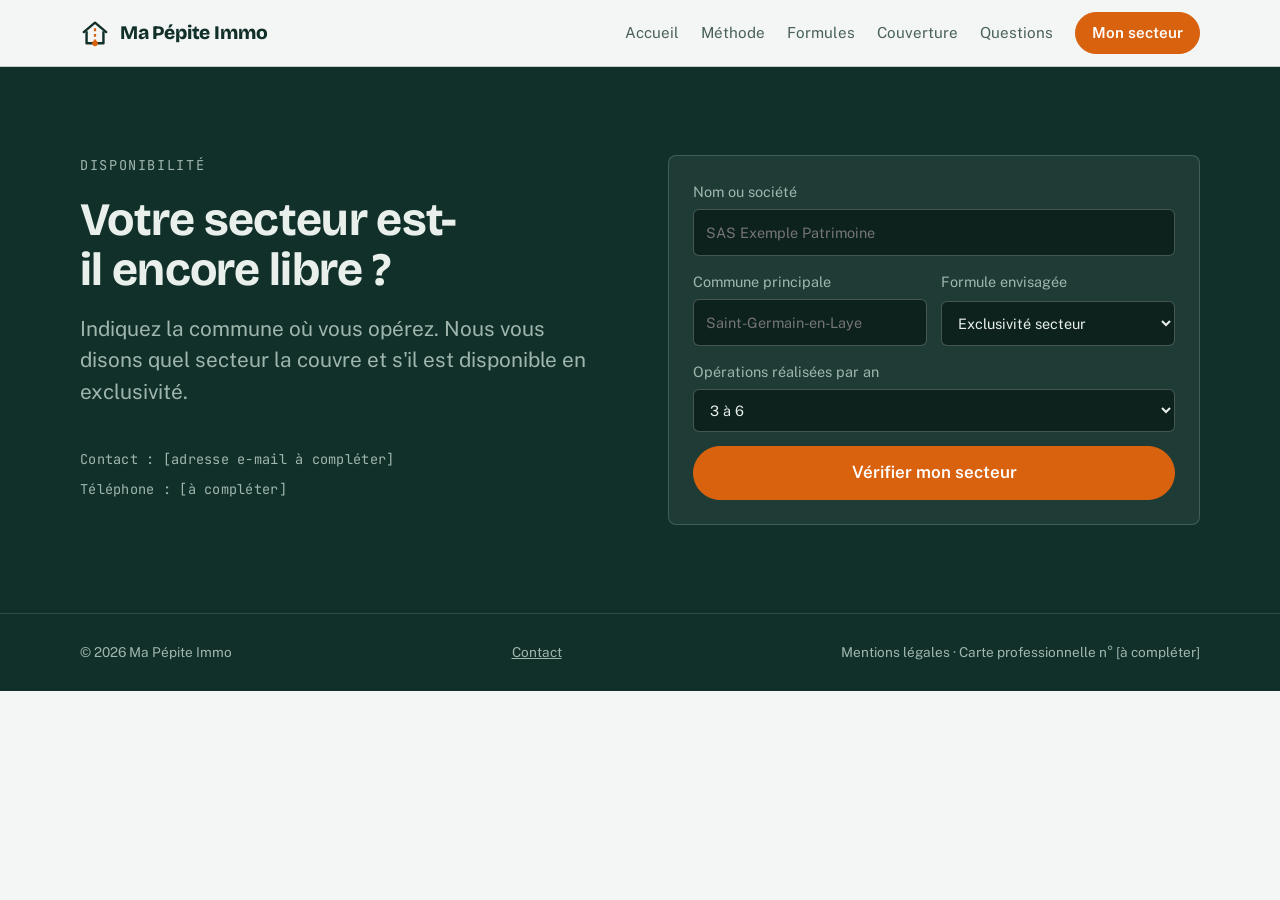
==== contact.html @ 2baf75e1 "Découpe le site en pages séparées reliées par le menu Co-Authored-By: Claude Opus 5.5 <noreply@anthr" ====
<!doctype html>
<html lang="fr">
<head>
<meta charset="utf-8">
<meta name="robots" content="noindex, nofollow">
<meta name="viewport" content="width=device-width, initial-scale=1, viewport-fit=cover">
<title>Contact · Ma Pépite Immo</title>
<link rel="preconnect" href="https://fonts.googleapis.com">
<link rel="preconnect" href="https://fonts.gstatic.com" crossorigin>
<link rel="stylesheet" href="https://fonts.googleapis.com/css2?family=Bricolage+Grotesque:opsz,wght@12..96,500;12..96,700;12..96,800&family=Public+Sans:ital,wght@0,400;0,500;0,600;1,400&family=JetBrains+Mono:wght@400;500&display=swap">
<style>body{margin:0}img{max-width:100%}[hidden]{display:none!important}</style>
<link rel="stylesheet" href="style.css">
</head>
<body>
<header class="top">
  <div class="wrap">
    <a class="logo" href="index.html" aria-label="Accueil">
      <svg viewBox="0 0 32 32" aria-hidden="true">
        <path d="M4 15 L16 5 L28 15" fill="none" stroke="currentColor" stroke-width="2.6" stroke-linejoin="round" stroke-linecap="round"/>
        <path d="M7 14 V27 H25 V14" fill="none" stroke="currentColor" stroke-width="2.6" stroke-linejoin="round"/>
        <path style="stroke:var(--survey)" d="M16 11 V27" stroke-width="2.4" stroke-dasharray="3 3"/>
        <circle style="fill:var(--survey)" cx="16" cy="27" r="3"/>
      </svg>
      <span data-brand>Ma Pépite Immo</span>
    </a>
    <nav class="nav" aria-label="Menu">
      <a href="index.html">Accueil</a>
      <a href="methode.html">Méthode</a>
      <a href="formules.html">Formules</a>
      <a href="couverture.html">Couverture</a>
      <a href="questions.html">Questions</a>
      <a class="btn btn-primary" href="contact.html" aria-current="page">Mon secteur</a>
    </nav>
  </div>
</header>

<main>
  <section class="contact" id="contact">
    <div class="wrap">
      <div style="display:grid;gap:18px">
        <span class="eyebrow" style="color:var(--band-soft)">Disponibilité</span>
        <h2>Votre secteur est-il encore libre ?</h2>
        <p class="lede">Indiquez la commune où vous opérez. Nous vous disons quel secteur la couvre et s'il est disponible en exclusivité.</p>
        <div class="coords mono">
          <span>Contact : [adresse e-mail à compléter]</span>
          <span>Téléphone : [à compléter]</span>
        </div>
      </div>
      <form id="dispo" novalidate action="#contact" onsubmit="return false">
        <label for="f-nom">Nom ou société
          <input id="f-nom" name="nom" type="text" autocomplete="organization" placeholder="SAS Exemple Patrimoine">
        </label>
        <div class="row">
          <label for="f-commune">Commune principale
            <input id="f-commune" name="commune" type="text" placeholder="Saint-Germain-en-Laye" required>
          </label>
          <label for="f-formule">Formule envisagée
            <select id="f-formule" name="formule">
              <option>Exclusivité secteur</option>
              <option>Flux partagé</option>
              <option>Lot départemental</option>
            </select>
          </label>
        </div>
        <label for="f-ops">Opérations réalisées par an
          <select id="f-ops" name="ops">
            <option>1 à 2</option>
            <option selected>3 à 6</option>
            <option>Plus de 6</option>
          </select>
        </label>
        <button class="btn btn-primary" type="button" id="f-send" style="justify-content:center">Vérifier mon secteur</button>
        <p class="msg" id="f-msg" aria-live="polite" hidden></p>
      </form>
    </div>
  </section>
</main>
<footer>
  <div class="wrap">
    <span>© 2026 Ma Pépite Immo</span>
    <a href="contact.html">Contact</a>
    <span>Mentions légales · Carte professionnelle n° [à compléter]</span>
  </div>
</footer>
<script>
  document.getElementById("f-send").addEventListener("click", () => {
    const commune = document.getElementById("f-commune").value.trim();
    const msg = document.getElementById("f-msg");
    msg.hidden = false;
    msg.textContent = commune
      ? "Maquette : la demande pour " + commune + " n'est pas encore envoyée. Le formulaire sera branché à la mise en ligne."
      : "Indiquez une commune pour vérifier son secteur.";
  });
</script>
</body>
</html>
---- style.css ----
/* Layout : plan cadastral. Papier froid, encre vert d'ardoise, un seul trait d'arpenteur orange pour la division. Colonne éditoriale, sections en bandes pleine largeur. */
:root {
  --paper: #f3f6f4;
  --paper-2: #e7ece9;
  --ink: #12302a;
  --ink-soft: #4a615b;
  --line: #c4d0cb;
  --survey: #d9620f;
  --survey-ink: #ffffff;
  --band: #12302a;
  --band-fg: #e9f0ec;
  --band-soft: #9fb6ae;
  --card: #ffffff;
  --font-display: "Bricolage Grotesque", "Arial Narrow", system-ui, sans-serif;
  --font-body: "Public Sans", system-ui, -apple-system, "Segoe UI", sans-serif;
  --font-mono: "JetBrains Mono", ui-monospace, "SFMono-Regular", Menlo, monospace;
  --step--1: 0.85rem;
  --step-0: 1.0625rem;
  --step-1: 1.3rem;
  --step-2: 1.75rem;
  --step-3: clamp(2rem, 4.2vw, 2.9rem);
  --step-4: clamp(2.5rem, 6.4vw, 4.6rem);
  --wrap: 72rem;
}
@media (prefers-color-scheme: dark) {
  :root:not([data-theme="light"]) {
    --paper: #0e1916; --paper-2: #13221e; --ink: #e4ece8; --ink-soft: #9db0a9; --line: #2a3d37;
    --survey: #f0812f; --survey-ink: #1a0d03; --band: #08110f; --band-fg: #e4ece8; --band-soft: #8aa39a; --card: #15241f;
    color-scheme: dark;
  }
}
:root[data-theme="dark"] {
  --paper: #0e1916; --paper-2: #13221e; --ink: #e4ece8; --ink-soft: #9db0a9; --line: #2a3d37;
  --survey: #f0812f; --survey-ink: #1a0d03; --band: #08110f; --band-fg: #e4ece8; --band-soft: #8aa39a; --card: #15241f;
  color-scheme: dark;
}

* { box-sizing: border-box; }
body {
  background: var(--paper); color: var(--ink);
  font-family: var(--font-body); font-size: var(--step-0); line-height: 1.6;
  -webkit-font-smoothing: antialiased;
}
.wrap {
  max-width: var(--wrap); margin-inline: auto;
  padding-left: max(16px, env(safe-area-inset-left, 0px));
  padding-right: max(16px, env(safe-area-inset-right, 0px));
}
h1, h2, h3 { font-family: var(--font-display); line-height: 1.08; margin: 0; text-wrap: balance; letter-spacing: -0.015em; }
h1 { font-size: var(--step-4); font-weight: 800; }
h2 { font-size: var(--step-3); font-weight: 700; }
h3 { font-size: var(--step-1); font-weight: 700; letter-spacing: -0.005em; }
p { margin: 0; }
a { color: inherit; }
:focus-visible { outline: 3px solid var(--survey); outline-offset: 3px; border-radius: 4px; }
.mono { font-family: var(--font-mono); font-size: var(--step--1); letter-spacing: 0.02em; }
.eyebrow { font-family: var(--font-mono); font-size: var(--step--1); text-transform: uppercase; letter-spacing: 0.12em; color: var(--ink-soft); }
.lede { font-size: var(--step-1); line-height: 1.5; color: var(--ink-soft); max-width: 38rem; }

/* Header */
body::before { content: ""; position: fixed; inset: 0 0 auto; height: env(safe-area-inset-top, 0px); z-index: 10; background: var(--paper); }
.top { position: sticky; top: env(safe-area-inset-top, 0px); z-index: 5; background: color-mix(in srgb, var(--paper) 92%, transparent); backdrop-filter: blur(8px); border-bottom: 1px solid var(--line); }
.top .wrap { display: flex; align-items: center; justify-content: space-between; gap: 16px; padding-block: 12px; }
.logo { display: flex; align-items: center; gap: 10px; text-decoration: none; font-family: var(--font-display); font-weight: 800; font-size: 1.2rem; letter-spacing: -0.01em; }
.logo svg { width: 30px; height: 30px; flex: none; }
.nav { display: flex; gap: 22px; align-items: center; font-size: 0.95rem; }
.nav a { text-decoration: none; color: var(--ink-soft); }
.nav a:hover { color: var(--ink); }
.btn { display: inline-flex; align-items: center; gap: 8px; padding: 12px 20px; border-radius: 999px; font-weight: 600; text-decoration: none; border: 1.5px solid var(--ink); cursor: pointer; font: inherit; font-weight: 600; background: transparent; color: var(--ink); }
.btn-primary { background: var(--survey); border-color: var(--survey); color: var(--survey-ink); }
.btn-primary:hover { filter: brightness(1.06); }
.btn-ghost:hover { background: var(--paper-2); }
.nav .btn { padding: 8px 16px; color: var(--survey-ink); }
@media (max-width: 760px) { .top .wrap { flex-wrap: wrap; gap: 8px; } .nav { width: 100%; overflow-x: auto; gap: 18px; padding-bottom: 4px; -webkit-overflow-scrolling: touch; } .nav a { white-space: nowrap; } .nav .btn { margin-left: auto; } }
[id] { scroll-margin-top: 96px; }
@media (max-width: 760px) { [id] { scroll-margin-top: 120px; } }

/* Hero */
.hero .wrap { display: grid; grid-template-columns: minmax(0, 1.05fr) minmax(0, 1fr); gap: 48px; align-items: center; padding-block: 64px 72px; }
.hero h1 em { font-style: normal; color: var(--survey); }
.hero-copy { display: grid; gap: 24px; min-width: 0; }
.hero-actions { display: flex; flex-wrap: wrap; gap: 12px; }
.hero-note { font-size: var(--step--1); color: var(--ink-soft); }
.plan { width: 100%; height: auto; max-width: 100%; }
.plan-frame { position: relative; border: 1px solid var(--line); background: var(--card); border-radius: 6px; padding: 14px; }
.plan-caption { display: flex; justify-content: space-between; gap: 12px; flex-wrap: wrap; margin-top: 10px; color: var(--ink-soft); }
.stamp { position: absolute; top: -14px; right: 18px; background: var(--survey); color: var(--survey-ink); font-family: var(--font-mono); font-size: 0.78rem; padding: 6px 10px; border-radius: 4px; letter-spacing: 0.04em; }
@media (max-width: 860px) { .hero .wrap { grid-template-columns: 1fr; padding-block: 40px 56px; } }

.cut { stroke-dasharray: 7 6; }
@media (prefers-reduced-motion: no-preference) {
  .cut { animation: draw 1.6s ease-out 0.4s both; }
  @keyframes draw { from { stroke-dashoffset: 260; } to { stroke-dashoffset: 0; } }
}

/* Sections */
section { padding-block: 88px; }
.section-head { display: grid; gap: 16px; margin-bottom: 48px; max-width: 46rem; }
.rule { border: 0; border-top: 1px solid var(--line); margin: 0; }

/* Constat */
.constat .wrap { display: grid; grid-template-columns: minmax(0, 1fr) minmax(0, 1fr); gap: 56px; }
.constat ul { list-style: none; margin: 0; padding: 0; display: grid; gap: 0; }
.constat li { display: grid; grid-template-columns: 7.5rem minmax(0, 1fr); gap: 16px; padding-block: 18px; border-top: 1px solid var(--line); }
.constat li:last-child { border-bottom: 1px solid var(--line); }
.constat li .mono { color: var(--survey); padding-top: 3px; }
@media (max-width: 860px) { .constat .wrap { grid-template-columns: 1fr; gap: 32px; } .constat li { grid-template-columns: 1fr; gap: 4px; } }

/* Différenciants */
.diff { background: var(--band); color: var(--band-fg); }
.diff .eyebrow, .diff .lede { color: var(--band-soft); }
.diff-lead { display: grid; grid-template-columns: minmax(0, 1fr) minmax(0, 1fr) minmax(0, 1fr); gap: 1px; background: color-mix(in srgb, var(--band-fg) 18%, transparent); border: 1px solid color-mix(in srgb, var(--band-fg) 18%, transparent); margin-bottom: 56px; }
.diff-lead > div { background: var(--band); padding: 28px 24px; display: grid; gap: 10px; align-content: start; }
.diff-lead .big { font-family: var(--font-display); font-weight: 800; font-size: clamp(2.6rem, 5vw, 3.6rem); line-height: 1; color: var(--survey); }
.diff-lead h3 { color: var(--band-fg); }
.diff-lead p { color: var(--band-soft); }
.diff-grid { display: grid; grid-template-columns: repeat(3, minmax(0, 1fr)); gap: 40px 36px; }
.diff-item { display: grid; gap: 10px; align-content: start; padding-top: 18px; border-top: 1px solid color-mix(in srgb, var(--band-fg) 22%, transparent); }
.diff-item p { color: var(--band-soft); }
.diff-item .tag { font-family: var(--font-mono); font-size: 0.78rem; letter-spacing: 0.1em; text-transform: uppercase; color: var(--survey); }
@media (max-width: 900px) { .diff-lead, .diff-grid { grid-template-columns: 1fr; } }

/* Comment ça marche */
.steps { display: grid; grid-template-columns: repeat(3, minmax(0, 1fr)); gap: 28px; counter-reset: step; }
.step { display: grid; gap: 12px; align-content: start; }
.step .n { font-family: var(--font-mono); font-size: 0.8rem; color: var(--ink-soft); display: flex; align-items: center; gap: 10px; }
.step .n::after { content: ""; flex: 1; border-top: 1.5px dashed var(--line); }
.step:last-child .n::after { border-top-color: transparent; }
.step p { color: var(--ink-soft); }
.step .when { font-family: var(--font-mono); font-size: 0.8rem; color: var(--survey); }
@media (max-width: 860px) { .steps { grid-template-columns: 1fr; } }

/* Fiche exemple */
.fiche-wrap { display: grid; grid-template-columns: minmax(0, 0.9fr) minmax(0, 1.1fr); gap: 56px; align-items: start; margin-top: 72px; }
.fiche-wrap .text { display: grid; gap: 18px; }
.fiche-wrap .text ul { margin: 0; padding-left: 1.1rem; display: grid; gap: 8px; color: var(--ink-soft); }
.fiche { background: var(--card); border: 1px solid var(--line); border-radius: 8px; overflow: hidden; box-shadow: 0 18px 40px -28px color-mix(in srgb, var(--ink) 55%, transparent); }
.fiche-head { display: flex; justify-content: space-between; align-items: center; gap: 12px; flex-wrap: wrap; padding: 14px 20px; border-bottom: 1px solid var(--line); background: var(--paper-2); }
.pill { display: inline-flex; align-items: center; gap: 6px; font-family: var(--font-mono); font-size: 0.75rem; padding: 4px 10px; border-radius: 999px; border: 1px solid var(--line); background: var(--card); white-space: nowrap; }
.pill.hot { background: var(--survey); border-color: var(--survey); color: var(--survey-ink); }
.fiche-body { padding: 20px; display: grid; gap: 18px; }
.fiche-title { font-family: var(--font-display); font-size: var(--step-1); font-weight: 700; line-height: 1.2; }
.kv { display: grid; grid-template-columns: repeat(3, minmax(0, 1fr)); gap: 1px; background: var(--line); border: 1px solid var(--line); border-radius: 6px; overflow: hidden; }
.kv div { background: var(--card); padding: 10px 12px; display: grid; gap: 2px; }
.kv dt { font-family: var(--font-mono); font-size: 0.7rem; text-transform: uppercase; letter-spacing: 0.08em; color: var(--ink-soft); }
.kv dd { margin: 0; font-weight: 600; font-variant-numeric: tabular-nums; }
.checks { list-style: none; padding: 0; margin: 0; display: grid; gap: 8px; font-size: 0.95rem; }
.checks li { display: grid; grid-template-columns: 1.2rem minmax(0, 1fr); gap: 8px; }
.checks li::before { content: ""; width: 10px; height: 10px; margin-top: 8px; border-radius: 50%; background: var(--ok, #2f8a5f); }
.checks li.warn::before { background: #c99a12; }
.fiche-foot { padding: 12px 20px; border-top: 1px dashed var(--line); color: var(--ink-soft); }
@media (max-width: 860px) { .fiche-wrap { grid-template-columns: 1fr; gap: 32px; } }
@media (max-width: 460px) { .kv { grid-template-columns: repeat(2, minmax(0, 1fr)); } }

/* Formules */
.formules { background: var(--paper-2); }
.plans { display: grid; grid-template-columns: repeat(3, minmax(0, 1fr)); gap: 20px; align-items: stretch; }
.plan-card { background: var(--card); border: 1px solid var(--line); border-radius: 8px; padding: 28px 24px; display: grid; gap: 16px; align-content: start; }
.plan-card.featured { border: 2px solid var(--survey); }
.plan-card .who { color: var(--ink-soft); font-size: 0.95rem; }
.plan-card ul { margin: 0; padding: 0; list-style: none; display: grid; gap: 10px; font-size: 0.97rem; }
.plan-card li { padding-left: 1.3rem; position: relative; }
.plan-card li::before { content: ""; position: absolute; left: 0; top: 0.72em; width: 10px; border-top: 2px dashed var(--survey); }
.plan-card .price { font-family: var(--font-mono); font-size: 0.85rem; color: var(--ink-soft); padding-top: 14px; border-top: 1px solid var(--line); }
.interest { margin-top: 28px; display: grid; grid-template-columns: minmax(0, 1fr) minmax(0, 1.4fr); gap: 32px; align-items: center; background: var(--card); border: 1px solid var(--line); border-radius: 8px; padding: 28px; }
.interest p { color: var(--ink-soft); }
@media (max-width: 900px) { .plans, .interest { grid-template-columns: 1fr; } }

/* Engagement */
.engage .wrap { display: grid; grid-template-columns: minmax(0, 1fr) minmax(0, 1fr); gap: 56px; align-items: start; }
.engage blockquote { margin: 0; font-family: var(--font-display); font-size: var(--step-2); font-weight: 700; line-height: 1.2; text-wrap: balance; }
.engage blockquote span { color: var(--survey); }
.engage .points { display: grid; gap: 22px; }
.engage .points div { display: grid; gap: 6px; }
.engage .points p { color: var(--ink-soft); }
@media (max-width: 860px) { .engage .wrap { grid-template-columns: 1fr; gap: 32px; } }

/* Couverture */
.depts { display: flex; flex-wrap: wrap; gap: 10px; margin-top: 8px; }
.dept { font-family: var(--font-mono); font-size: 0.85rem; padding: 8px 12px; border-radius: 6px; border: 1px solid var(--line); background: var(--card); display: inline-flex; gap: 8px; align-items: baseline; }
.dept b { font-weight: 500; }
.dept.open { border-color: var(--survey); }
.dept.open::after { content: "ouvert"; font-size: 0.7rem; color: var(--survey); text-transform: uppercase; letter-spacing: 0.08em; }
.dept.next { color: var(--ink-soft); }
.phases { display: grid; grid-template-columns: repeat(3, minmax(0, 1fr)); gap: 32px; }
.phase { display: grid; gap: 10px; align-content: start; }
.phase p { color: var(--ink-soft); }
@media (max-width: 860px) { .phases { grid-template-columns: 1fr; } }

/* FAQ */
.faq-list { display: grid; max-width: 50rem; }
.faq-list details { border-top: 1px solid var(--line); padding-block: 18px; }
.faq-list details:last-child { border-bottom: 1px solid var(--line); }
.faq-list summary { cursor: pointer; font-family: var(--font-display); font-weight: 700; font-size: 1.15rem; list-style: none; display: flex; justify-content: space-between; gap: 16px; }
.faq-list summary::-webkit-details-marker { display: none; }
.faq-list summary::after { content: "+"; font-family: var(--font-mono); color: var(--survey); }
.faq-list details[open] summary::after { content: "–"; }
.faq-list details p { margin-top: 10px; color: var(--ink-soft); max-width: 44rem; }

/* Contact */
.contact { background: var(--band); color: var(--band-fg); }
.contact .wrap { display: grid; grid-template-columns: minmax(0, 1fr) minmax(0, 1fr); gap: 56px; align-items: start; }
.contact .lede { color: var(--band-soft); }
.contact form { display: grid; gap: 14px; background: color-mix(in srgb, var(--band-fg) 6%, transparent); border: 1px solid color-mix(in srgb, var(--band-fg) 18%, transparent); padding: 24px; border-radius: 8px; }
.contact label { display: grid; gap: 6px; font-size: 0.9rem; color: var(--band-soft); }
.contact input, .contact select { font: inherit; color: var(--band-fg); background: color-mix(in srgb, var(--band) 70%, #000 30%); border: 1px solid color-mix(in srgb, var(--band-fg) 25%, transparent); border-radius: 6px; padding: 11px 12px; width: 100%; }
.contact .row { display: grid; grid-template-columns: minmax(0, 1fr) minmax(0, 1fr); gap: 14px; }
.contact .msg { font-family: var(--font-mono); font-size: 0.85rem; color: var(--survey); }
.contact .coords { display: grid; gap: 8px; margin-top: 24px; color: var(--band-soft); }
@media (max-width: 860px) { .contact .wrap, .contact .row { grid-template-columns: 1fr; } }

footer { background: var(--band); color: var(--band-soft); border-top: 1px solid color-mix(in srgb, var(--band-fg) 14%, transparent); }
footer .wrap { padding-block: 28px; display: flex; flex-wrap: wrap; justify-content: space-between; gap: 12px; font-size: 0.85rem; }
.nav a[aria-current="page"]:not(.btn) { color: var(--ink); font-weight: 600; text-decoration: underline; text-decoration-color: var(--survey); text-decoration-thickness: 2px; text-underline-offset: 6px; }
.page-intro { padding-block: 56px 0; }
@media (max-width: 760px) { .nav { flex-wrap: wrap; overflow: visible; row-gap: 10px; } .nav .btn { margin-left: 0; } .top { position: static; } section { padding-block: 56px; } }
.next { border-top: 1px solid var(--line); }
.next .wrap { display: flex; justify-content: space-between; align-items: center; gap: 16px; flex-wrap: wrap; padding-block: 36px; }
.next a.go { font-family: var(--font-display); font-weight: 700; font-size: var(--step-2); text-decoration: none; color: var(--ink); }
.next a.go span { color: var(--survey); }
.next a.go:hover { text-decoration: underline; text-decoration-color: var(--survey); }
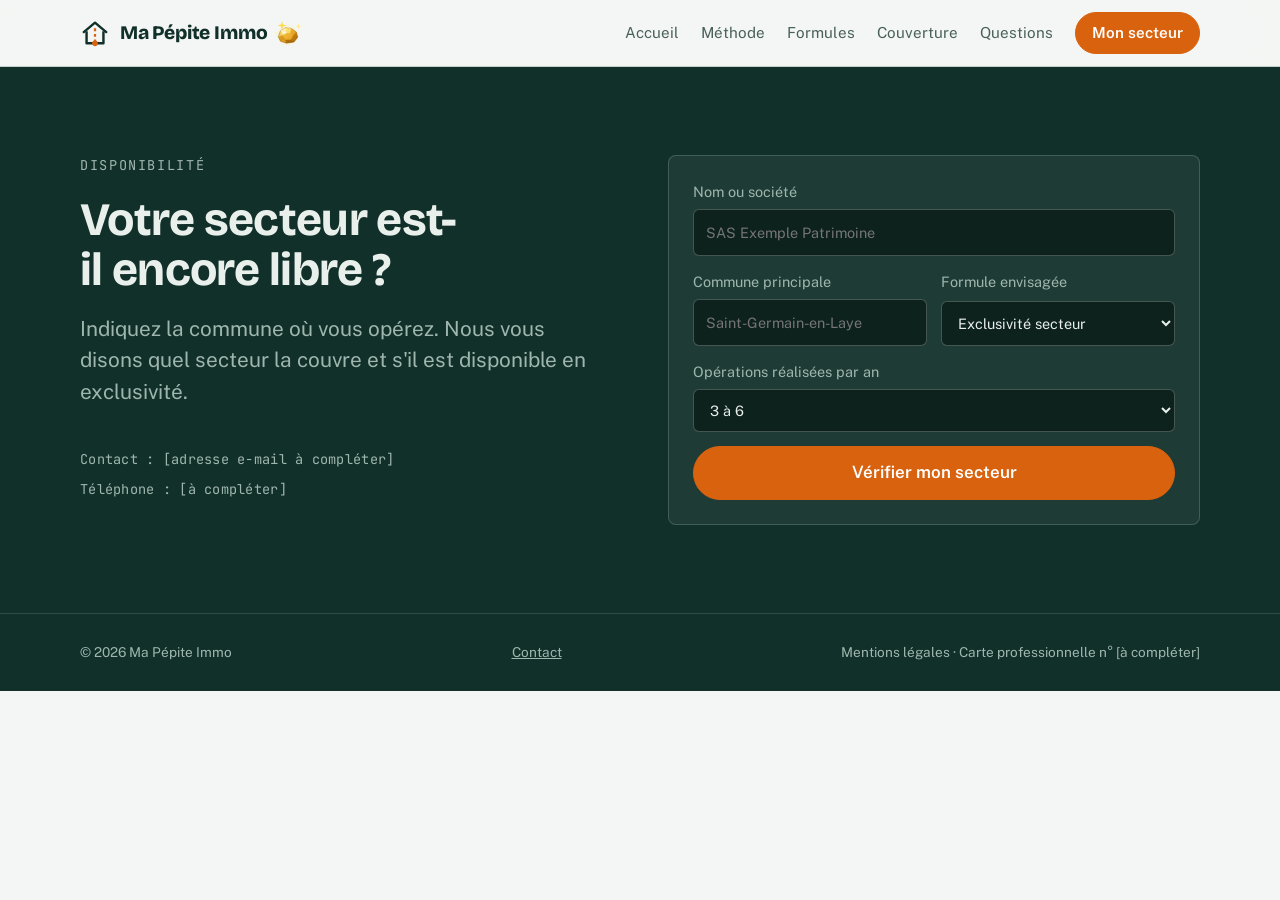
==== commit 610ae5c2: "Ajoute la pépite étincelante et de nouveaux contenus Co-Authored-By: Claude Opus 5.5 <noreply@anthro" ====
--- a/contact.html
+++ b/contact.html
@@ -22,6 +22,27 @@
         <circle style="fill:var(--survey)" cx="16" cy="27" r="3"/>
       </svg>
       <span data-brand>Ma Pépite Immo</span>
+      <svg class="nugget nugget-logo" viewBox="0 0 80 72" aria-hidden="true">
+  <defs>
+    <linearGradient id="ngL" x1="0" y1="0" x2="1" y2="1">
+      <stop offset="0" stop-color="#fff3b0"/><stop offset="0.35" stop-color="#f5c542"/><stop offset="0.7" stop-color="#d48d12"/><stop offset="1" stop-color="#8f5507"/>
+    </linearGradient>
+    <radialGradient id="nsL" cx="0.5" cy="0.5" r="0.5"><stop offset="0" stop-color="#fffbe6"/><stop offset="1" stop-color="#ffe27a" stop-opacity="0"/></radialGradient>
+  </defs>
+  <circle class="glow" cx="38" cy="42" r="30" fill="url(#nsL)"/>
+  <path d="M14 46 L20 30 L33 22 L49 24 L62 33 L66 47 L56 60 L36 63 L20 58 Z" fill="url(#ngL)" stroke="#8f5507" stroke-width="1.2" stroke-linejoin="round"/>
+  <path d="M20 30 L33 22 L38 36 L26 42 Z" fill="#fff6c8" opacity="0.75"/>
+  <path d="M33 22 L49 24 L46 37 L38 36 Z" fill="#ffe680" opacity="0.7"/>
+  <path d="M49 24 L62 33 L54 42 L46 37 Z" fill="#e8a826" opacity="0.8"/>
+  <path d="M26 42 L38 36 L46 37 L54 42 L48 54 L32 54 Z" fill="#f2b632" opacity="0.6"/>
+  <path d="M54 42 L62 33 L66 47 L56 60 L48 54 Z" fill="#b8730c" opacity="0.7"/>
+  <path d="M14 46 L26 42 L32 54 L20 58 Z" fill="#c98512" opacity="0.6"/>
+  <path d="M32 54 L48 54 L56 60 L36 63 Z" fill="#9c5f08" opacity="0.7"/>
+  <path class="spark s1" d="M24 4 L26.5 13.5 L36 16 L26.5 18.5 L24 28 L21.5 18.5 L12 16 L21.5 13.5 Z" fill="#ffd84a"/>
+  <path class="spark s2" d="M68 10 L69.6 16.4 L76 18 L69.6 19.6 L68 26 L66.4 19.6 L60 18 L66.4 16.4 Z" fill="#ffe680"/>
+  <path class="spark s3" d="M8 30 L9.2 34.8 L14 36 L9.2 37.2 L8 42 L6.8 37.2 L2 36 L6.8 34.8 Z" fill="#fff3b0"/>
+  <path class="spark s4" d="M30 30 L31 33 L34 34 L31 35 L30 38 L29 35 L26 34 L29 33 Z" fill="#ffffff"/>
+</svg>
     </a>
     <nav class="nav" aria-label="Menu">
       <a href="index.html">Accueil</a>
--- a/style.css
+++ b/style.css
@@ -220,3 +220,43 @@
 .next a.go span { color: var(--survey); }
 .next a.go:hover { text-decoration: underline; text-decoration-color: var(--survey); }
 
+
+/* Pépite */
+.nugget { display: inline-block; flex: none; overflow: visible; }
+.nugget-logo { width: 40px; height: 36px; margin-left: -4px; }
+.nugget-hero { width: 1.35em; height: 1.2em; vertical-align: -0.2em; margin-left: 0.1em; filter: drop-shadow(0 4px 10px rgba(212,141,18,0.45)); }
+.nugget .spark { transform-box: fill-box; transform-origin: center; }
+@media (prefers-reduced-motion: no-preference) {
+  .nugget .spark { animation: twinkle 2.4s ease-in-out infinite; }
+  .nugget .s2 { animation-delay: 0.6s; } .nugget .s3 { animation-delay: 1.2s; } .nugget .s4 { animation-delay: 1.8s; animation-duration: 1.6s; }
+  .nugget .glow { animation: glow 3s ease-in-out infinite; transform-box: fill-box; transform-origin: center; }
+  @keyframes twinkle { 0%,100% { transform: scale(0.25) rotate(0deg); opacity: 0.2; } 50% { transform: scale(1.1) rotate(45deg); opacity: 1; } }
+  @keyframes glow { 0%,100% { opacity: 0.35; transform: scale(0.9); } 50% { opacity: 0.9; transform: scale(1.08); } }
+}
+/* Contenus ajoutés */
+.figures { display: grid; grid-template-columns: repeat(4, minmax(0, 1fr)); gap: 1px; background: var(--line); border: 1px solid var(--line); }
+.figures > div { background: var(--paper); padding: 24px 20px; display: grid; gap: 6px; align-content: start; }
+.figures .big { font-family: var(--font-display); font-weight: 800; font-size: clamp(2rem, 4vw, 2.8rem); line-height: 1; font-variant-numeric: tabular-nums; }
+.figures p { color: var(--ink-soft); font-size: 0.95rem; }
+.fine { margin-top: 14px; font-size: var(--step--1); color: var(--ink-soft); }
+@media (max-width: 860px) { .figures { grid-template-columns: repeat(2, minmax(0, 1fr)); } }
+@media (max-width: 420px) { .figures { grid-template-columns: 1fr; } }
+.day { list-style: none; margin: 0; padding: 0; display: grid; gap: 0; max-width: 48rem; }
+.day li { display: grid; grid-template-columns: 5.5rem minmax(0, 1fr); gap: 20px; padding-block: 16px; border-left: 2px dashed var(--line); padding-left: 20px; position: relative; }
+.day li::before { content: ""; position: absolute; left: -7px; top: 22px; width: 12px; height: 12px; border-radius: 50%; background: var(--paper); border: 2px solid var(--survey); }
+.day li.gold::before { background: var(--survey); }
+.day time { font-family: var(--font-mono); font-size: 0.9rem; color: var(--survey); padding-top: 2px; }
+.day p { color: var(--ink-soft); }
+.day h3 { font-size: 1.1rem; margin-bottom: 4px; }
+@media (max-width: 520px) { .day li { grid-template-columns: 1fr; gap: 4px; } }
+.who-grid { display: grid; grid-template-columns: repeat(2, minmax(0, 1fr)); gap: 20px; }
+.who-card { border: 1px solid var(--line); border-radius: 8px; padding: 24px; display: grid; gap: 12px; align-content: start; background: var(--card); }
+.who-card ul { margin: 0; padding-left: 1.1rem; display: grid; gap: 8px; color: var(--ink-soft); }
+.who-card.no { background: transparent; }
+@media (max-width: 760px) { .who-grid { grid-template-columns: 1fr; } }
+.kinds { display: grid; grid-template-columns: repeat(4, minmax(0, 1fr)); gap: 24px; }
+.kind { display: grid; gap: 10px; align-content: start; }
+.kind svg { width: 100%; max-width: 220px; height: auto; border: 1px solid var(--line); border-radius: 6px; background: var(--card); }
+.kind p { color: var(--ink-soft); font-size: 0.95rem; }
+@media (max-width: 900px) { .kinds { grid-template-columns: repeat(2, minmax(0, 1fr)); } }
+@media (max-width: 420px) { .kinds { grid-template-columns: 1fr; } }
